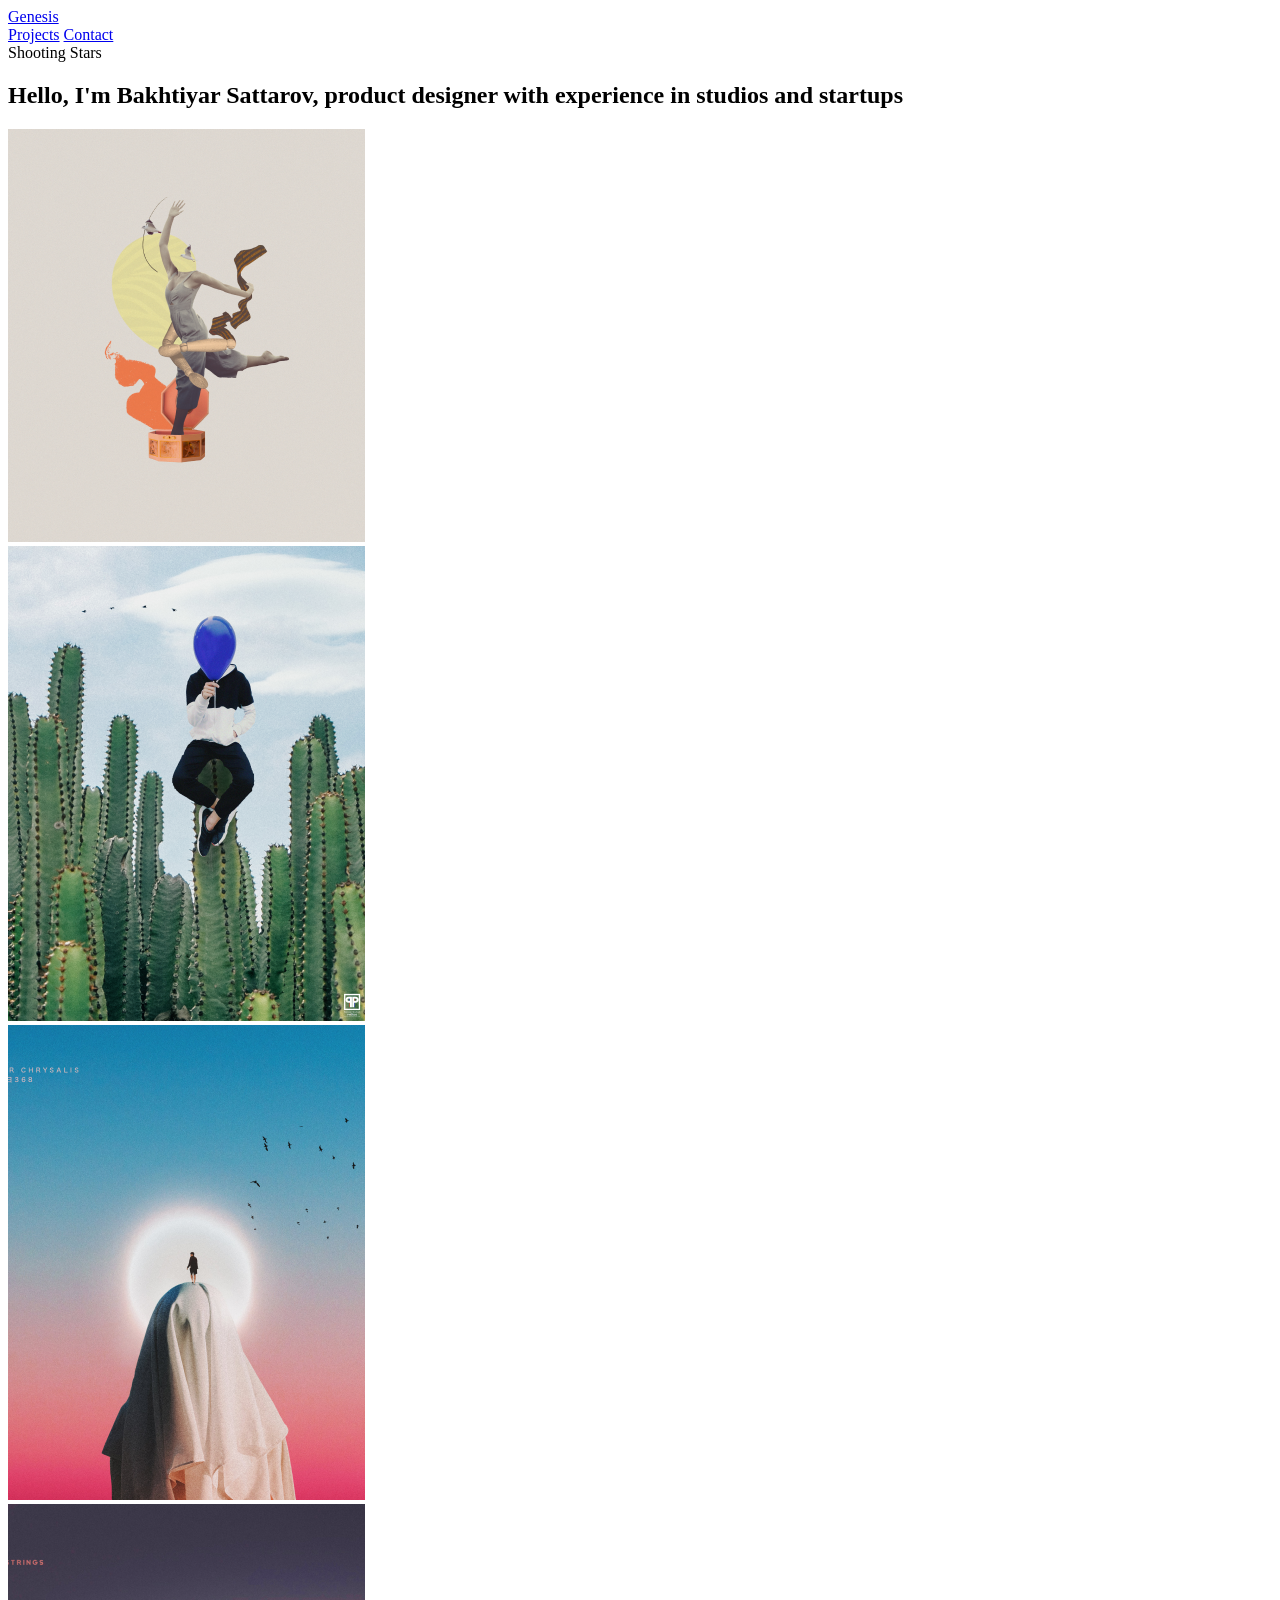
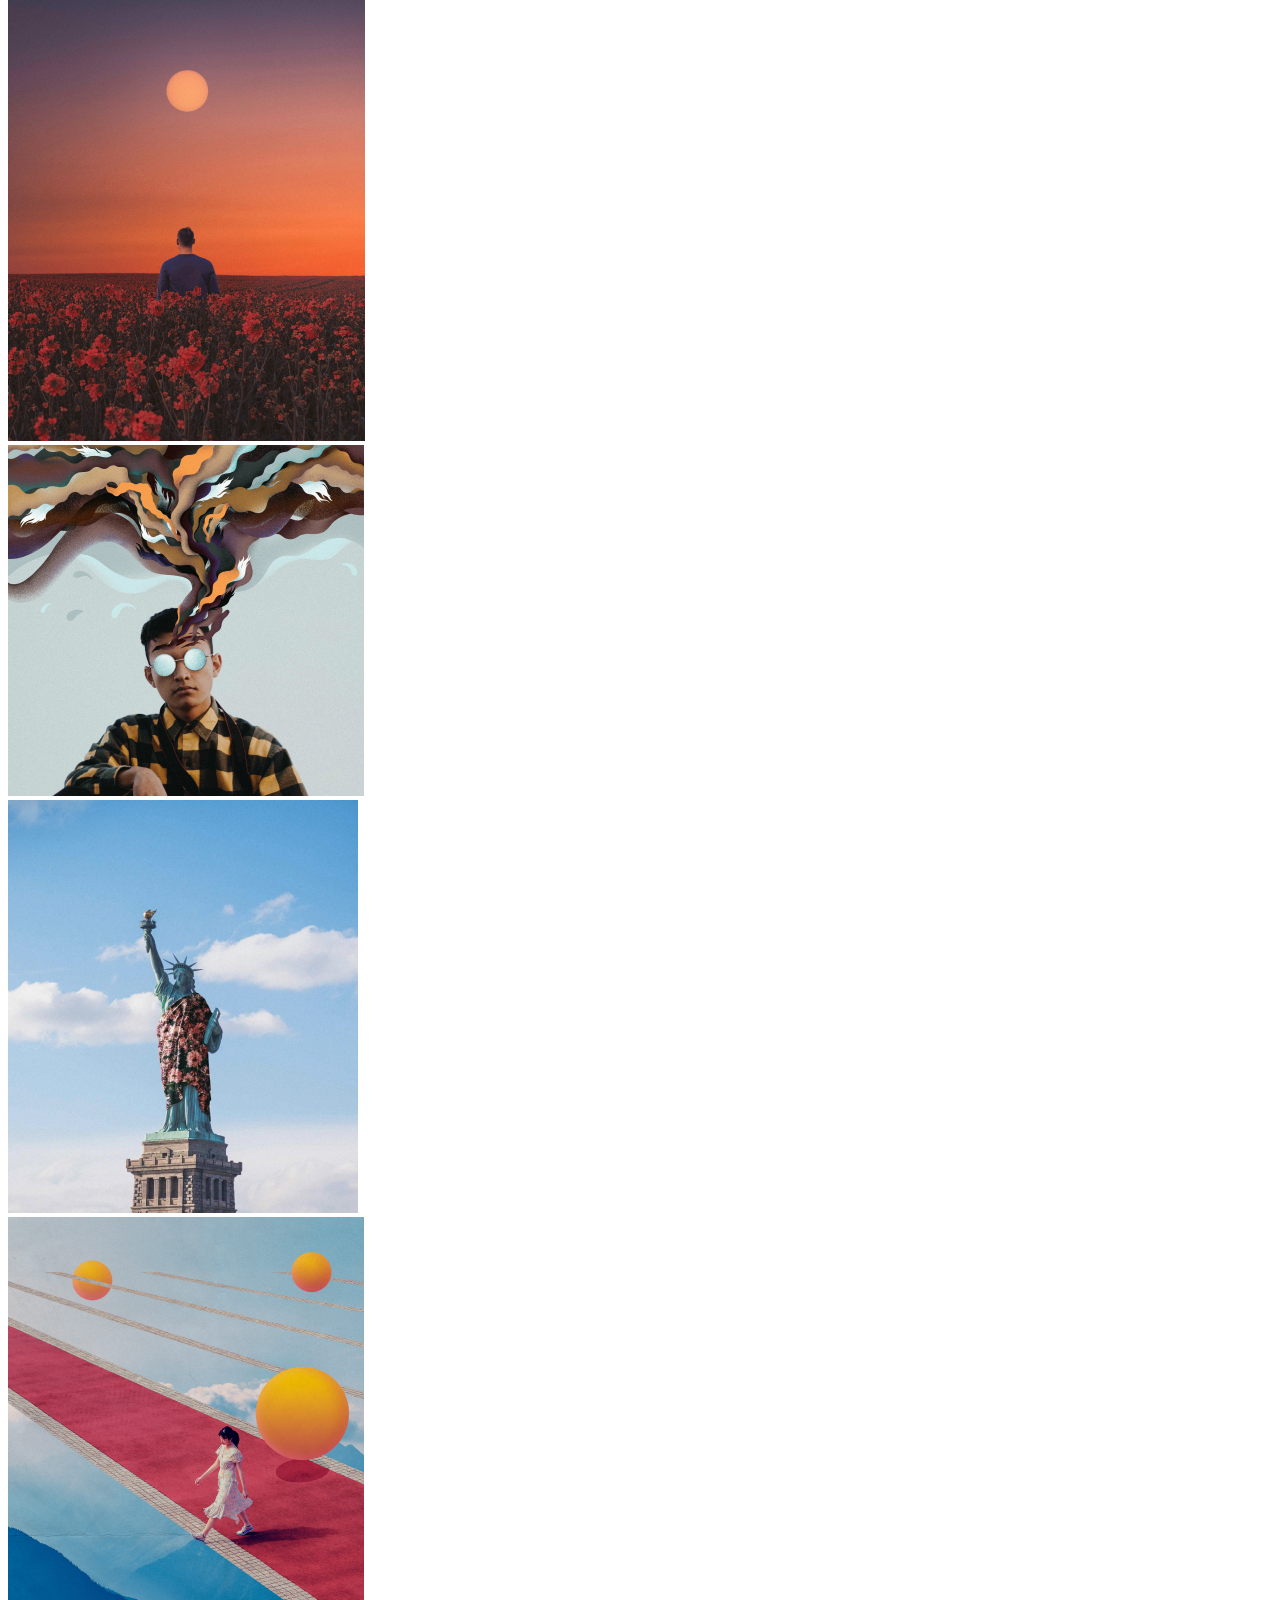
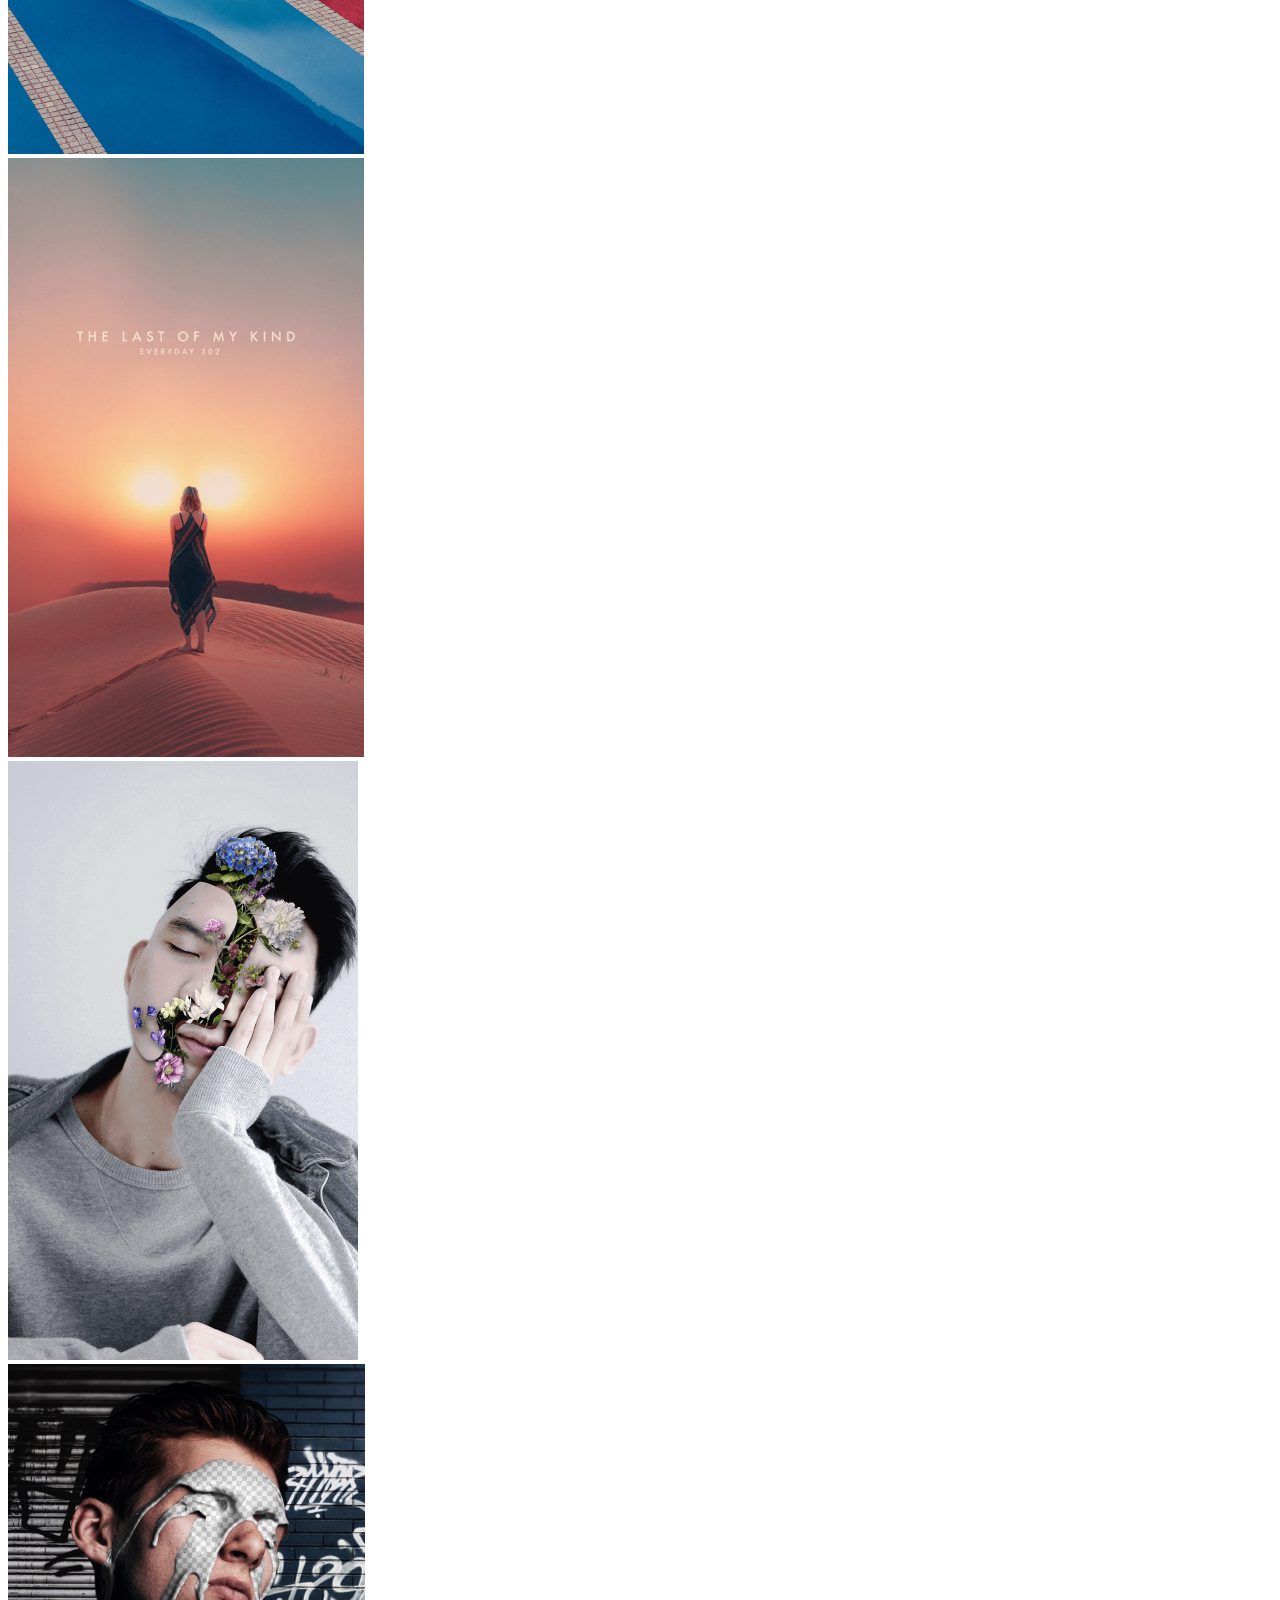
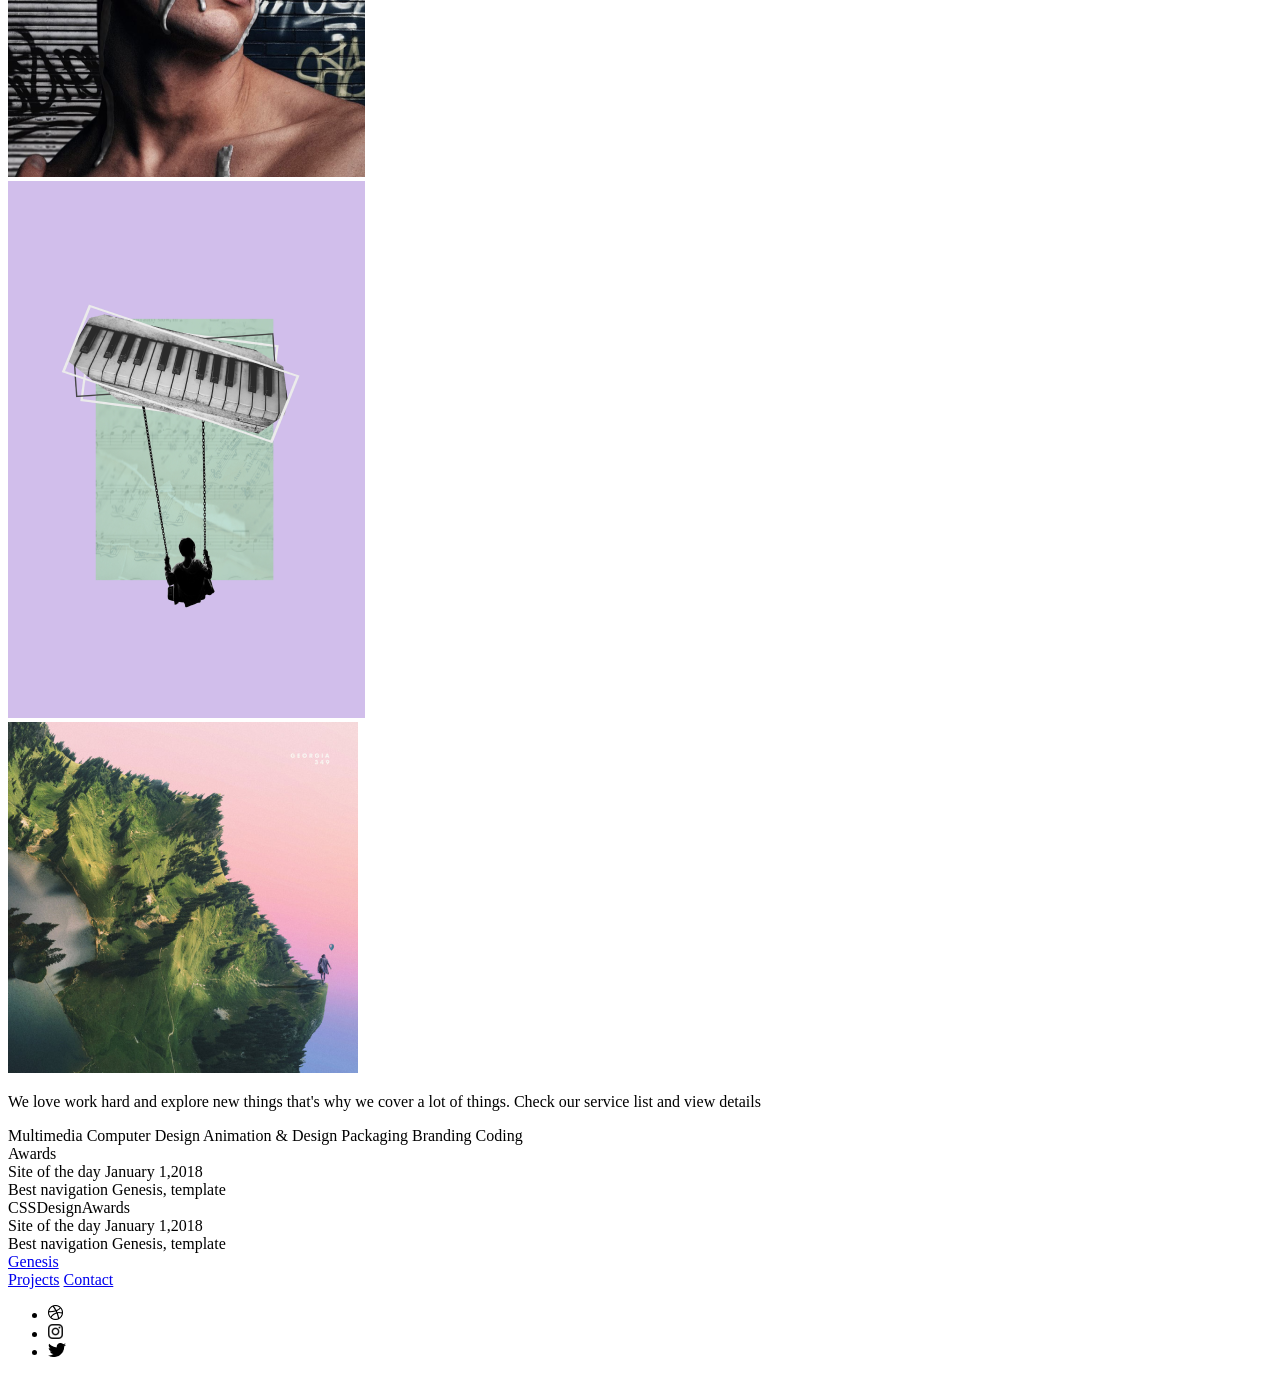
==== index.html @ 2bf6c46c "first commit" ====
<!DOCTYPE html>
<html lang="en">
<head>
  <meta charset="UTF-8"/>
  <meta name="viewport" content="width=device-width, initial-scale=1.0" />
  <title>Genesis — Portfolio</title>
  <link rel="preconnect" href="https://fonts.googleapis.com" />
  <link rel="preconnect" href="https://fonts.gstatic.com" crossorigin />
  <link href="https://fonts.googleapis.com/css2?family=Mulish:wght@700;800&display=swap" rel="stylesheet" />
  <link rel="stylesheet" href="css/normalize.css"/>
  <link rel="stylesheet" href="css/main.css" />
</head>
<body>

          <!-- Header -->
          <header class="site-header">

              <div class="container">
                <a href="index.html" class="logo">Genesis</a>
                
                <nav class="main-nav">
                  <a href="projects.html">Projects</a>
                  <a href="contact.html">Contact</a>
                </nav>

              </div>

          </header>

  <main>
    <div class="container">
      
      
                <!-- Intro -->
                <section class="home-hero">
                  <span class="eyebrow">Shooting Stars</span>
                  <h1>
                    Hello, I'm Bakhtiyar Sattarov,
                    <span class="link-accent">product designer</span> with experience
                    in studios and startups
                  </h1>
                </section>


        <!-- Grid -->
        <section class="image-grid">
              
              <div class="image-grid__col">
                <div class="image-grid__item image-grid__item--h413"><img src="images/grid-01.png" alt="" /></div>
                <div class="image-grid__item image-grid__item--h475"><img src="images/grid-04.png" alt="" /></div>
                <div class="image-grid__item image-grid__item--h475"><img src="images/grid-07.png" alt="" /></div>
                <div class="image-grid__item image-grid__item--h537"><img src="images/grid-11.png" alt="" /></div>
              </div>

              <div class="image-grid__col">
                <div class="image-grid__item image-grid__item--h351"><img src="images/grid-02.png" alt="" /></div>
                <div class="image-grid__item image-grid__item--h413"><img src="images/grid-05.png" alt="" /></div>
                <div class="image-grid__item image-grid__item--h537"><img src="images/grid-08.png" alt="" /></div>
                <div class="image-grid__item image-grid__item--h599"><img src="images/grid-10.png" alt="" /></div>
              </div>

              <div class="image-grid__col">
                <div class="image-grid__item image-grid__item--h599"><img src="images/grid-03.png" alt="" /></div>
                <div class="image-grid__item image-grid__item--h413"><img src="images/grid-06.png" alt="" /></div>
                <div class="image-grid__item image-grid__item--h537"><img src="images/grid-09.png" alt="" /></div>
                <div class="image-grid__item image-grid__item--h351"><img src="images/grid-12.png" alt="" /></div>
              </div>

        </section>


        <!-- Services -->
        <section class="services">
        
              <p class="services__text">
                We love work hard and explore new things that's why we cover a
                lot of things. Check our service list and view details
              </p>
                  
              <div class="services__list">
                    <span>Multimedia</span>
                    <span>Computer Design</span>
                    <span>Animation &amp; Design</span>
                    <span>Packaging</span>
                    <span>Branding</span>
                    <span>Coding</span>
              </div>

        </section>


            <!-- Awards -->
            <section class="awards">

              <div class="awards__group">
                <span class="awards__name">Awards</span>

                <div class="awards__items">
                  <div class="awards__item">
                    <span class="awards__label">Site of the day</span>
                    <span class="awards__value">January 1,2018</span>
                  </div>

                  <div class="awards__item">
                    <span class="awards__label">Best navigation</span>
                    <span class="awards__value">Genesis, template</span>
                  </div>

                </div>

              </div>

              <div class="awards__group">
                <span class="awards__name">CSSDesignAwards</span>

                <div class="awards__items">
                  <div class="awards__item">
                    <span class="awards__label">Site of the day</span>
                    <span class="awards__value">January 1,2018</span>
                  </div>

                  <div class="awards__item">
                    <span class="awards__label">Best navigation</span>
                    <span class="awards__value">Genesis, template</span>
                  </div>

                </div>

              </div>

        </section>
    </div>
  </main>

          <!-- Footer -->
          <footer class="site-footer">
            
            <div class="container">

              <a href="index.html" class="logo">Genesis</a>
              <nav class="footer-nav" aria-label="Footer">
                <a href="projects.html">Projects</a>
                <a href="contact.html">Contact</a>

                <!-- Socials -->
                <ul class="footer-social">

                  <li>
                    <a href="#" aria-label="Dribbble">
                      <img src="images/dribble.png" alt="Dribble" />
                    </a>
                  </li>

                  <li>
                    <a href="#" aria-label="Instagram">
                      <img src="images/instagram.png" alt="Instagram" />
                    </a>
                  </li>

                  <li>
                    <a href="#" aria-label="Twitter">
                      <img src="images/twitter.png" alt="Twitter" />
                    </a>
                  </li>

                </ul>
              </nav>
            </div>
          </footer>
</body>
</html>
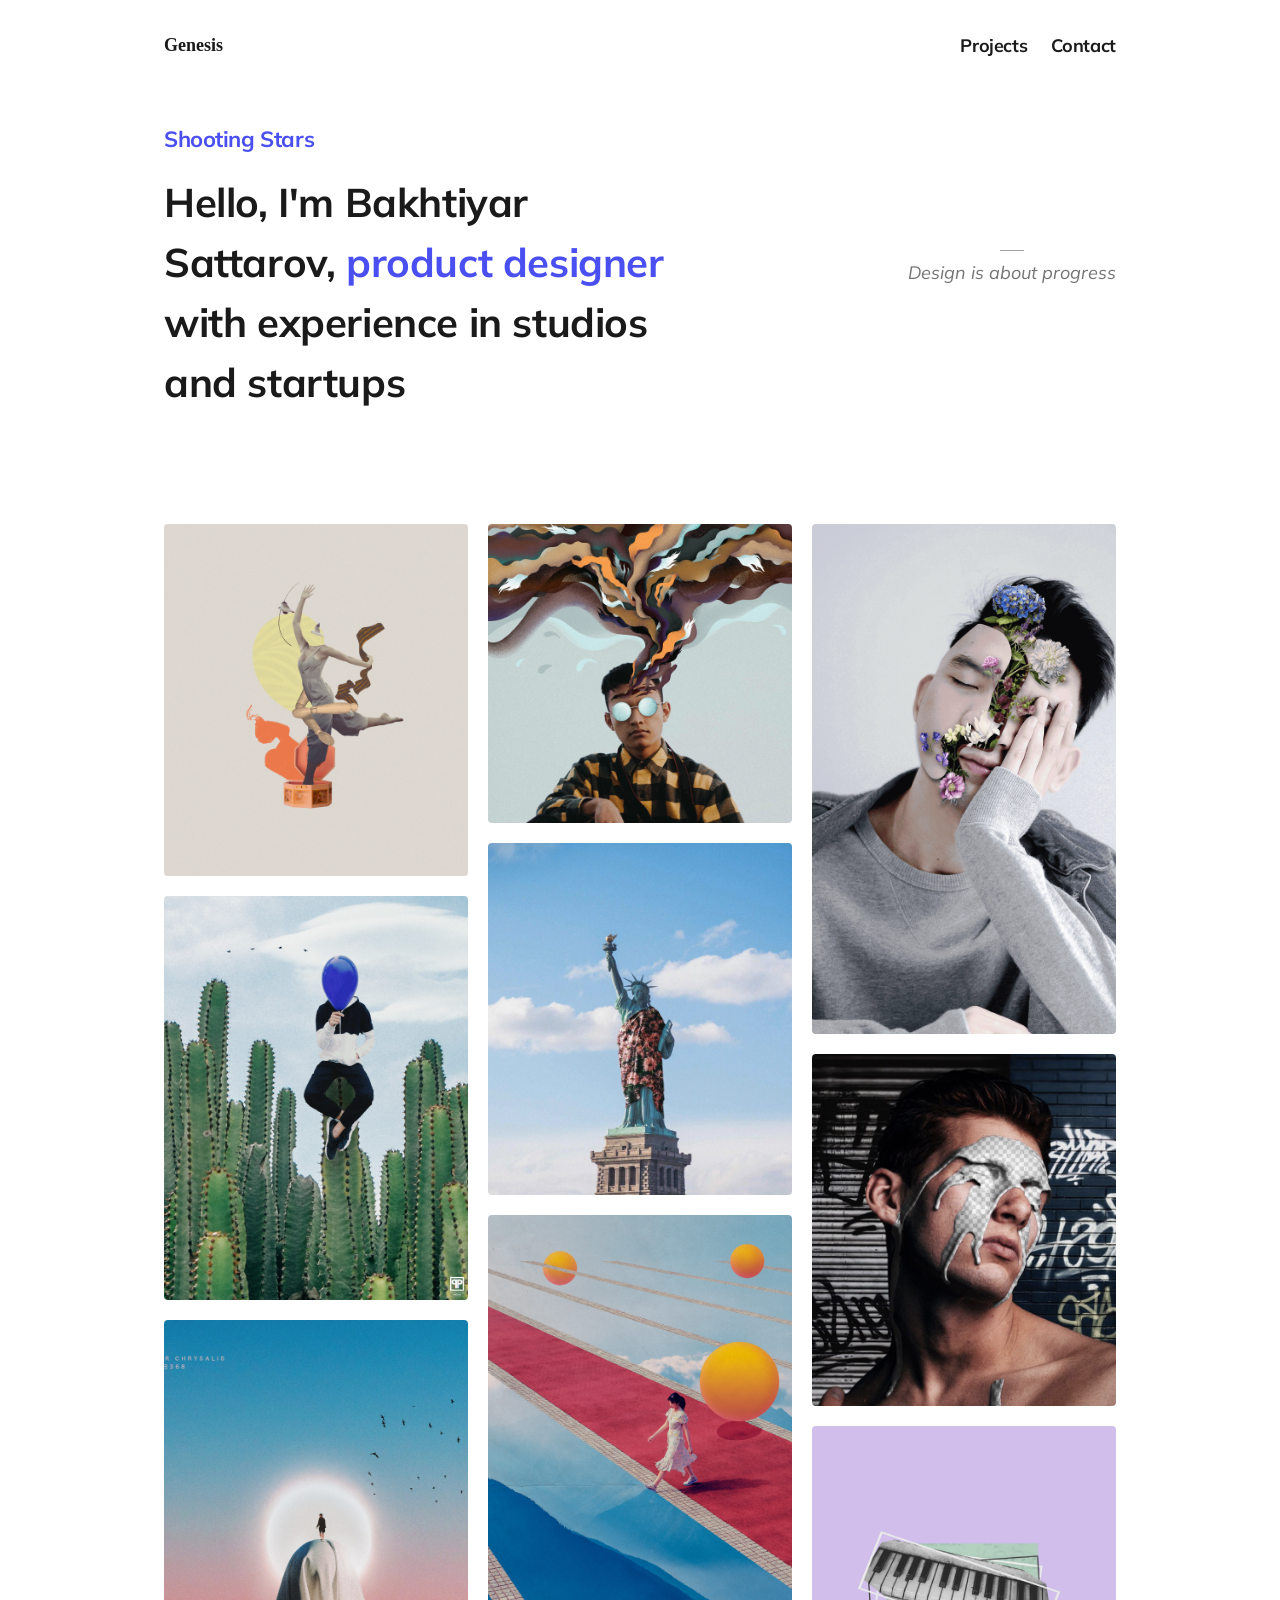
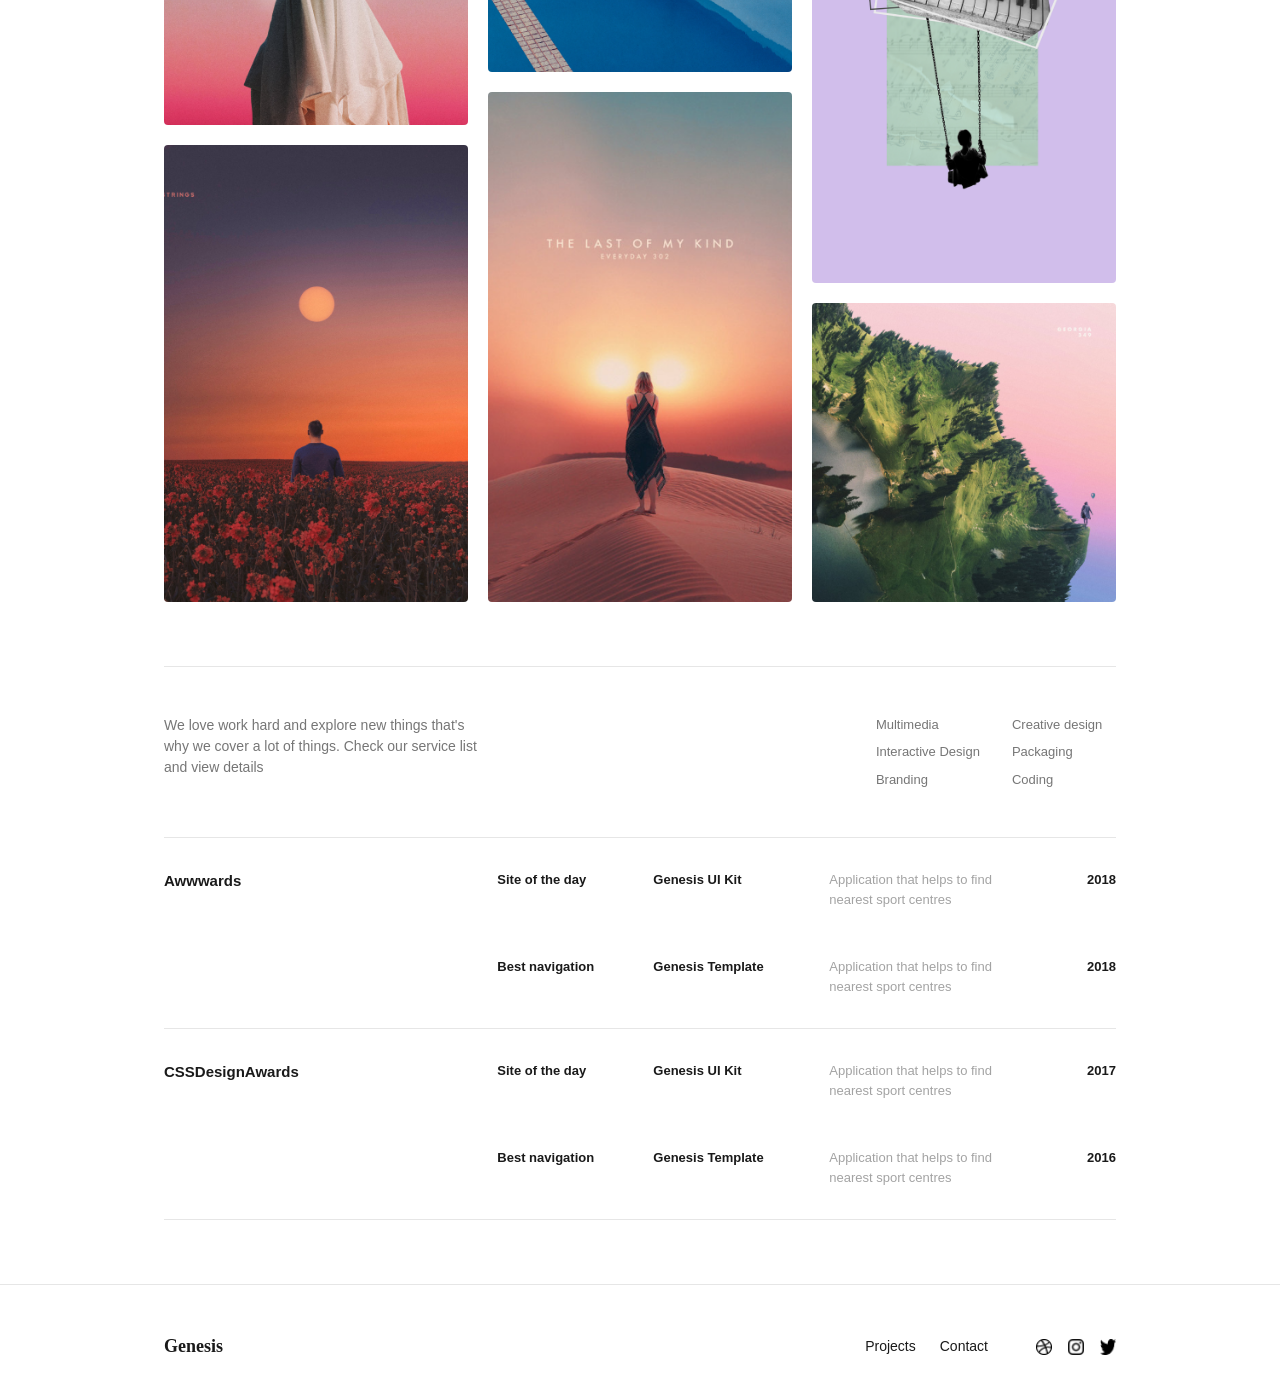
==== commit fa272901: "Made changes to all html files and added sass/css" ====
--- a/index.html
+++ b/index.html
@@ -17,7 +17,7 @@
 
               <div class="container">
                 <a href="index.html" class="logo">Genesis</a>
-                
+
                 <nav class="main-nav">
                   <a href="projects.html">Projects</a>
                   <a href="contact.html">Contact</a>
@@ -29,22 +29,28 @@
 
   <main>
     <div class="container">
-      
-      
+
+
                 <!-- Intro -->
                 <section class="home-hero">
-                  <span class="eyebrow">Shooting Stars</span>
-                  <h1>
-                    Hello, I'm Bakhtiyar Sattarov,
-                    <span class="link-accent">product designer</span> with experience
-                    in studios and startups
-                  </h1>
+                  <div class="home-hero__intro">
+                    <span class="eyebrow">Shooting Stars</span>
+                    <h1>
+                      Hello, I'm Bakhtiyar Sattarov,
+                      <span class="link-accent">product designer</span> with experience
+                      in studios and startups
+                    </h1>
+                  </div>
+                  <div class="home-hero__caption">
+                    <span class="home-hero__caption-line"></span>
+                    <p>Design is about progress</p>
+                  </div>
                 </section>
 
 
         <!-- Grid -->
         <section class="image-grid">
-              
+
               <div class="image-grid__col">
                 <div class="image-grid__item image-grid__item--h413"><img src="images/grid-01.png" alt="" /></div>
                 <div class="image-grid__item image-grid__item--h475"><img src="images/grid-04.png" alt="" /></div>
@@ -71,16 +77,16 @@
 
         <!-- Services -->
         <section class="services">
-        
+
               <p class="services__text">
                 We love work hard and explore new things that's why we cover a
                 lot of things. Check our service list and view details
               </p>
-                  
+
               <div class="services__list">
                     <span>Multimedia</span>
-                    <span>Computer Design</span>
-                    <span>Animation &amp; Design</span>
+                    <span>Creative design</span>
+                    <span>Interactive Design</span>
                     <span>Packaging</span>
                     <span>Branding</span>
                     <span>Coding</span>
@@ -93,17 +99,21 @@
             <section class="awards">
 
               <div class="awards__group">
-                <span class="awards__name">Awards</span>
+                <span class="awards__name">Awwwards</span>
 
                 <div class="awards__items">
                   <div class="awards__item">
                     <span class="awards__label">Site of the day</span>
-                    <span class="awards__value">January 1,2018</span>
+                    <span class="awards__project">Genesis UI Kit</span>
+                    <span class="awards__desc">Application that helps to find nearest sport centres</span>
+                    <span class="awards__value">2018</span>
                   </div>
 
                   <div class="awards__item">
                     <span class="awards__label">Best navigation</span>
-                    <span class="awards__value">Genesis, template</span>
+                    <span class="awards__project">Genesis Template</span>
+                    <span class="awards__desc">Application that helps to find nearest sport centres</span>
+                    <span class="awards__value">2018</span>
                   </div>
 
                 </div>
@@ -116,12 +126,16 @@
                 <div class="awards__items">
                   <div class="awards__item">
                     <span class="awards__label">Site of the day</span>
-                    <span class="awards__value">January 1,2018</span>
+                    <span class="awards__project">Genesis UI Kit</span>
+                    <span class="awards__desc">Application that helps to find nearest sport centres</span>
+                    <span class="awards__value">2017</span>
                   </div>
 
                   <div class="awards__item">
                     <span class="awards__label">Best navigation</span>
-                    <span class="awards__value">Genesis, template</span>
+                    <span class="awards__project">Genesis Template</span>
+                    <span class="awards__desc">Application that helps to find nearest sport centres</span>
+                    <span class="awards__value">2016</span>
                   </div>
 
                 </div>
@@ -134,7 +148,7 @@
 
           <!-- Footer -->
           <footer class="site-footer">
-            
+
             <div class="container">
 
               <a href="index.html" class="logo">Genesis</a>
@@ -147,7 +161,7 @@
 
                   <li>
                     <a href="#" aria-label="Dribbble">
-                      <img src="images/dribble.png" alt="Dribble" />
+                      <img src="images/dribble.png" alt="Dribbble" />
                     </a>
                   </li>
 
--- a/css/main.css
+++ b/css/main.css
@@ -0,0 +1,562 @@
+html,
+body,
+header,
+main,
+footer,
+nav,
+section,
+div,
+a,
+span,
+h1,
+h2,
+h3,
+p,
+ul,
+ol,
+li,
+img,
+dl,
+dt,
+dd,
+form,
+label,
+input,
+textarea,
+button {
+  box-sizing: border-box;
+  margin: 0;
+  padding: 0;
+}
+
+html {
+  -webkit-text-size-adjust: 100%;
+}
+
+body {
+  min-height: 100vh;
+  line-height: 1.5;
+  -webkit-font-smoothing: antialiased;
+}
+
+img,
+picture {
+  max-width: 100%;
+  display: block;
+}
+
+input,
+button,
+textarea {
+  font: inherit;
+}
+
+a {
+  color: inherit;
+  text-decoration: none;
+}
+
+ul,
+ol {
+  list-style: none;
+}
+
+body {
+  font-family: -apple-system, BlinkMacSystemFont, "Segoe UI", Roboto, Helvetica, Arial, sans-serif;
+  color: #1a1a1a;
+  background: #ffffff;
+  font-size: 15px;
+}
+
+.container {
+  max-width: 1000px;
+  margin: 0 auto;
+  padding: 0 24px;
+}
+
+h1,
+h2,
+h3 {
+  font-weight: 600;
+  line-height: 1.25;
+  letter-spacing: -0.01em;
+}
+
+p {
+  color: #767676;
+}
+
+.link-accent {
+  color: #4A4FF2;
+}
+
+html,
+body {
+  height: 100%;
+}
+
+body {
+  display: flex;
+  flex-direction: column;
+  min-height: 100vh;
+}
+
+main {
+  flex: 1;
+}
+
+.site-header {
+  padding: 32px 0;
+}
+.site-header .container {
+  display: flex;
+  align-items: center;
+  justify-content: space-between;
+}
+@media (max-width: 600px) {
+  .site-header {
+    padding: 24px 0;
+  }
+}
+
+.logo {
+  font-family: Georgia, "Times New Roman", Times, serif;
+  font-size: 18px;
+  font-weight: 700;
+  transition: color 0.15s ease;
+}
+.logo:hover {
+  color: #4A4FF2;
+}
+
+.main-nav {
+  display: flex;
+  gap: 24px;
+}
+.main-nav a {
+  font-family: "Mulish", sans-serif;
+  font-weight: 700;
+  font-size: 18px;
+  letter-spacing: -0.35px;
+  color: #1a1a1a;
+}
+.main-nav a:hover {
+  color: #4A4FF2;
+}
+.main-nav a.is-active {
+  color: #4A4FF2;
+}
+
+.site-footer {
+  padding: 48px 0 32px;
+  margin-top: 64px;
+  border-top: 1px solid #e6e6e6;
+}
+.site-footer .container {
+  display: flex;
+  align-items: center;
+  justify-content: space-between;
+}
+@media (max-width: 600px) {
+  .site-footer .container {
+    flex-direction: column;
+    gap: 16px;
+    text-align: center;
+  }
+}
+
+.footer-nav {
+  display: flex;
+  align-items: center;
+  gap: 24px;
+}
+.footer-nav a {
+  font-size: 14px;
+}
+.footer-nav a:hover {
+  color: #4A4FF2;
+}
+
+.footer-social {
+  display: flex;
+  align-items: center;
+  gap: 16px;
+  margin-left: 24px;
+}
+.footer-social a {
+  display: flex;
+  color: #767676;
+}
+.footer-social a:hover {
+  color: #4A4FF2;
+  opacity: 0.7;
+}
+.footer-social img {
+  width: 16px;
+  height: 16px;
+}
+
+.eyebrow {
+  display: inline-block;
+  font-family: "Mulish", sans-serif;
+  font-size: 22px;
+  font-weight: 700;
+  letter-spacing: -0.42px;
+  color: #4A4FF2;
+  margin-bottom: 16px;
+}
+
+.btn {
+  display: inline-block;
+  border: none;
+  border-radius: 6px;
+  padding: 12px 28px;
+  font-size: 14px;
+  font-weight: 500;
+  cursor: pointer;
+  transition: opacity 0.15s ease;
+}
+.btn:hover {
+  opacity: 0.85;
+}
+
+.btn--primary {
+  background: #4A4FF2;
+  color: #fff;
+}
+
+.image-grid {
+  display: flex;
+  gap: 20px;
+  margin: 64px 0;
+}
+@media (max-width: 600px) {
+  .image-grid {
+    flex-direction: column;
+  }
+}
+
+.image-grid__col {
+  flex: 1;
+  display: flex;
+  flex-direction: column;
+  gap: 20px;
+}
+
+.image-grid__item {
+  border-radius: 4px;
+  overflow: hidden;
+  background: #e6e6e6;
+}
+.image-grid__item--h351 {
+  aspect-ratio: 357/351;
+}
+.image-grid__item--h413 {
+  aspect-ratio: 357/413;
+}
+.image-grid__item--h475 {
+  aspect-ratio: 357/475;
+}
+.image-grid__item--h537 {
+  aspect-ratio: 357/537;
+}
+.image-grid__item--h599 {
+  aspect-ratio: 357/599;
+}
+.image-grid__item img {
+  width: 100%;
+  height: 100%;
+  display: block;
+  object-fit: cover;
+}
+
+.meta-table {
+  display: flex;
+  flex-direction: column;
+  gap: 16px;
+}
+
+.meta-table__row {
+  display: flex;
+  justify-content: space-between;
+  gap: 24px;
+  padding-bottom: 16px;
+  border-bottom: 1px solid #e6e6e6;
+  font-size: 13px;
+}
+.meta-table__row dt {
+  color: #a3a3a3;
+}
+.meta-table__row dd {
+  font-weight: 600;
+  text-align: right;
+}
+
+.awards {
+  border-top: 1px solid #e6e6e6;
+}
+
+.awards__group {
+  padding: 32px 0;
+  border-bottom: 1px solid #e6e6e6;
+  display: grid;
+  grid-template-columns: 1fr 2fr;
+  gap: 24px;
+}
+@media (max-width: 600px) {
+  .awards__group {
+    grid-template-columns: 1fr;
+  }
+}
+
+.awards__name {
+  font-weight: 600;
+  font-size: 15px;
+}
+
+.awards__items {
+  display: flex;
+  flex-direction: column;
+  gap: 48px;
+}
+
+.awards__item {
+  display: grid;
+  grid-template-columns: 140px 160px 1fr auto;
+  align-items: baseline;
+  gap: 16px;
+  font-size: 13px;
+}
+@media (max-width: 600px) {
+  .awards__item {
+    grid-template-columns: 1fr;
+    gap: 8px;
+  }
+}
+.awards__item .awards__label {
+  font-weight: 600;
+}
+.awards__item .awards__project {
+  font-weight: 600;
+}
+.awards__item .awards__desc {
+  color: #a3a3a3;
+  max-width: 170px;
+}
+.awards__item .awards__value {
+  font-weight: 600;
+  text-align: right;
+  white-space: nowrap;
+}
+@media (max-width: 600px) {
+  .awards__item .awards__value {
+    text-align: left;
+  }
+}
+
+.form-field {
+  margin-bottom: 24px;
+}
+.form-field label {
+  display: block;
+  font-size: 12px;
+  color: #a3a3a3;
+  margin-bottom: 8px;
+}
+.form-field input,
+.form-field textarea {
+  width: 100%;
+  border: none;
+  border-bottom: 1px solid #e6e6e6;
+  padding: 8px 0;
+  font-size: 14px;
+  background: transparent;
+}
+.form-field input:focus,
+.form-field textarea:focus {
+  outline: none;
+  border-bottom-color: #4A4FF2;
+}
+.form-field textarea {
+  resize: vertical;
+  min-height: 40px;
+}
+
+.services {
+  display: flex;
+  justify-content: space-between;
+  gap: 48px;
+  padding: 48px 0;
+  border-top: 1px solid #e6e6e6;
+}
+@media (max-width: 600px) {
+  .services {
+    flex-direction: column;
+    gap: 24px;
+  }
+}
+
+.services__text {
+  max-width: 320px;
+  font-size: 14px;
+}
+
+.services__list {
+  display: grid;
+  grid-template-columns: 1fr 1fr;
+  gap: 8px 32px;
+  font-size: 13px;
+  color: #767676;
+  align-content: start;
+}
+
+.home-hero {
+  padding: 32px 0 48px;
+  display: flex;
+  align-items: center;
+  justify-content: space-between;
+  gap: 32px;
+}
+@media (max-width: 600px) {
+  .home-hero {
+    flex-direction: column;
+    align-items: flex-start;
+    gap: 24px;
+  }
+}
+.home-hero h1 {
+  font-family: "Mulish", sans-serif;
+  font-weight: 700;
+  font-size: 40px;
+  line-height: 1.5;
+  max-width: 75%;
+}
+
+.home-hero__caption {
+  flex-shrink: 0;
+  text-align: center;
+}
+.home-hero__caption-line {
+  display: block;
+  width: 24px;
+  height: 1px;
+  margin: 0 auto 8px;
+  background: #a3a3a3;
+}
+.home-hero__caption p {
+  font-family: "Mulish", sans-serif;
+  font-style: italic;
+  font-size: 18px;
+  color: #1a1a1a;
+  opacity: 0.6;
+}
+
+.project-hero {
+  display: flex;
+  justify-content: space-between;
+  gap: 32px;
+  padding: 32px 0 48px;
+}
+@media (max-width: 900px) {
+  .project-hero {
+    flex-direction: column;
+    gap: 32px;
+  }
+}
+.project-hero h1 {
+  font-size: 26px;
+}
+
+.project-hero__intro {
+  max-width: 100%;
+}
+.project-hero__intro h1 {
+  margin-bottom: 24px;
+}
+.project-hero__intro p {
+  font-size: 16px;
+  font-weight: 400;
+}
+.project-hero__intro p + p {
+  margin-top: 16px;
+}
+
+.project-hero__meta {
+  flex-shrink: 0;
+  width: 220px;
+}
+
+.project-image {
+  border-radius: 4px;
+  overflow: hidden;
+  margin-bottom: 32px;
+}
+.project-image img {
+  width: 100%;
+  height: 100%;
+  object-fit: cover;
+  display: block;
+}
+
+.project-summary {
+  max-width: 700px;
+  font-size: 14px;
+  margin-bottom: 48px;
+}
+
+.project-gallery {
+  display: grid;
+  grid-template-columns: repeat(3, 1fr);
+  gap: 16px;
+}
+@media (max-width: 600px) {
+  .project-gallery {
+    grid-template-columns: 1fr;
+  }
+}
+.project-gallery .project-image {
+  margin-bottom: 0;
+}
+
+.contact-hero {
+  display: flex;
+  justify-content: space-between;
+  gap: 64px;
+  padding: 32px 0 64px;
+}
+@media (max-width: 900px) {
+  .contact-hero {
+    flex-direction: column;
+    gap: 32px;
+  }
+}
+
+.contact-hero__intro {
+  max-width: 75%;
+}
+.contact-hero__intro h1 {
+  font-size: 26px;
+  margin-bottom: 16px;
+}
+
+.contact-hero__form {
+  width: 320px;
+  flex-shrink: 0;
+}
+@media (max-width: 900px) {
+  .contact-hero__form {
+    width: 100%;
+  }
+}
+
+.contact-map {
+  border-radius: 4px;
+  overflow: hidden;
+  margin-bottom: 48px;
+}
+.contact-map img {
+  width: 100%;
+  height: 100%;
+  object-fit: cover;
+  display: block;
+}
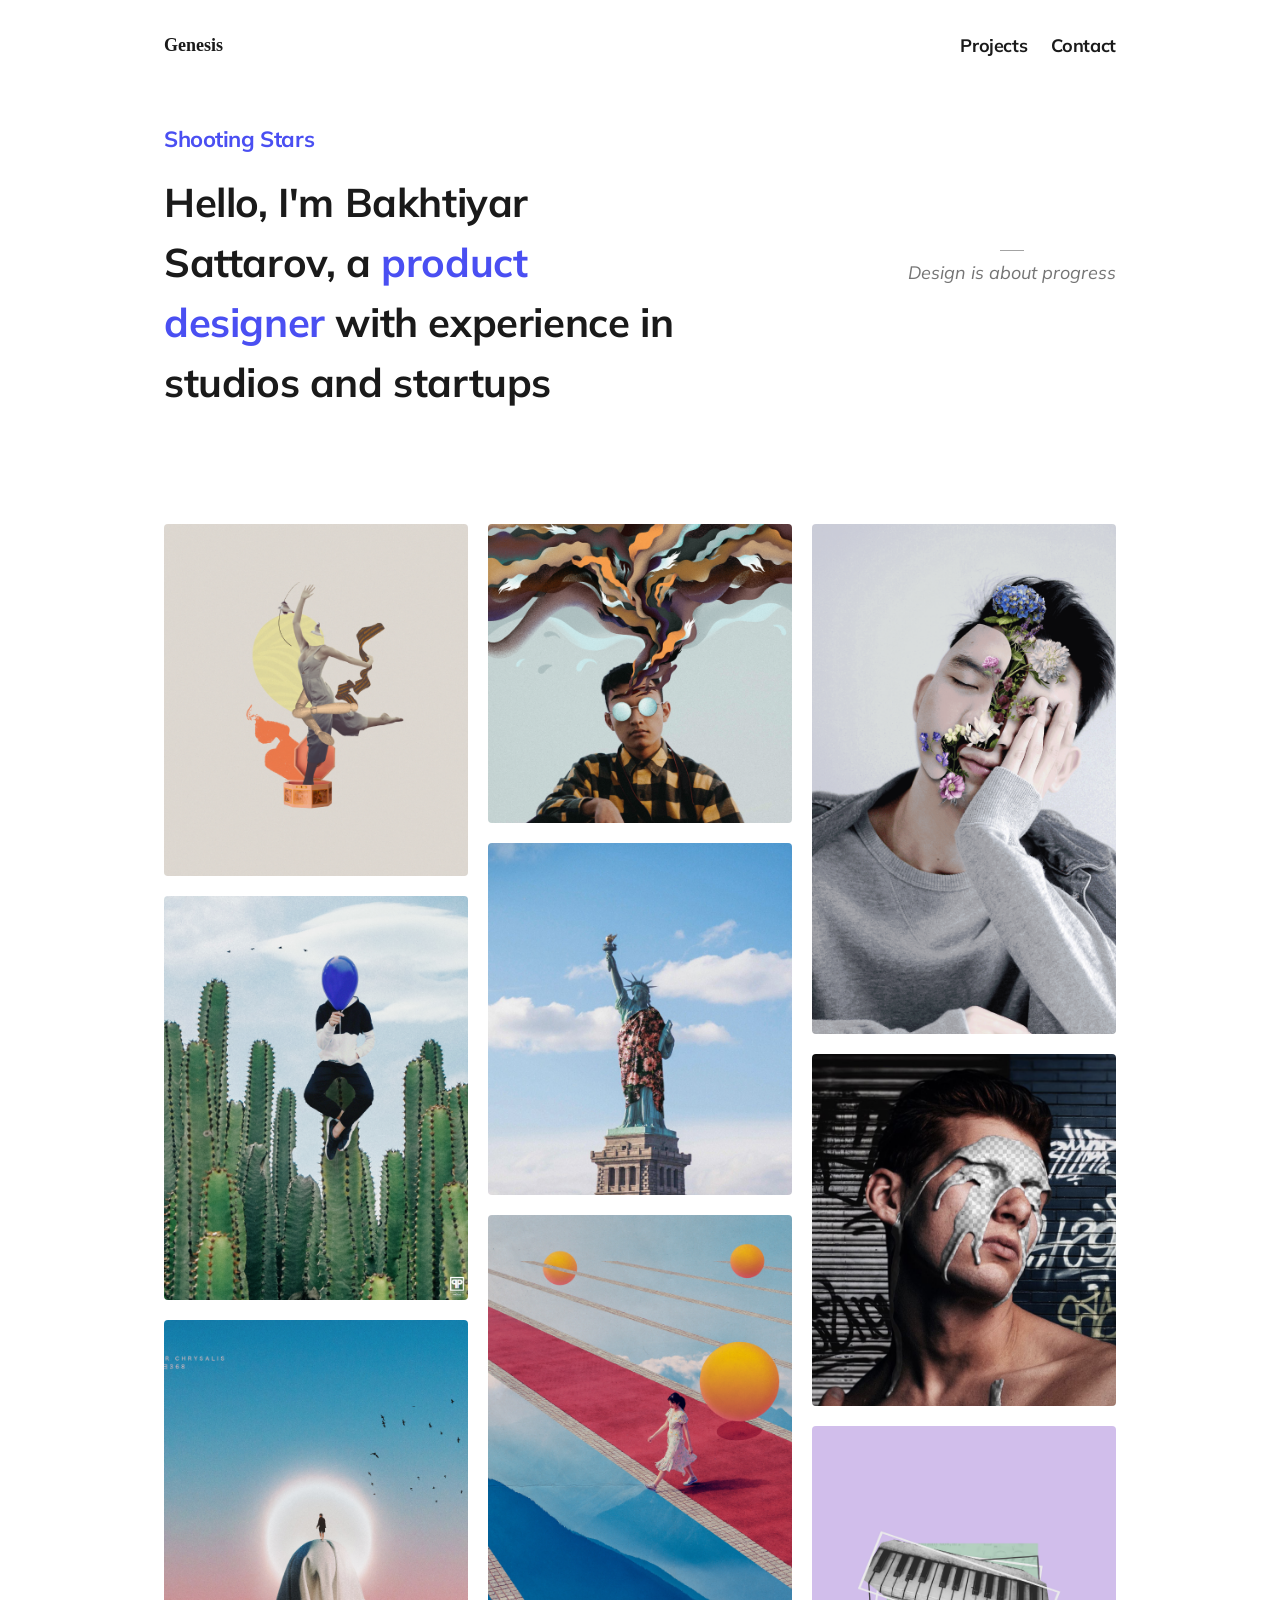
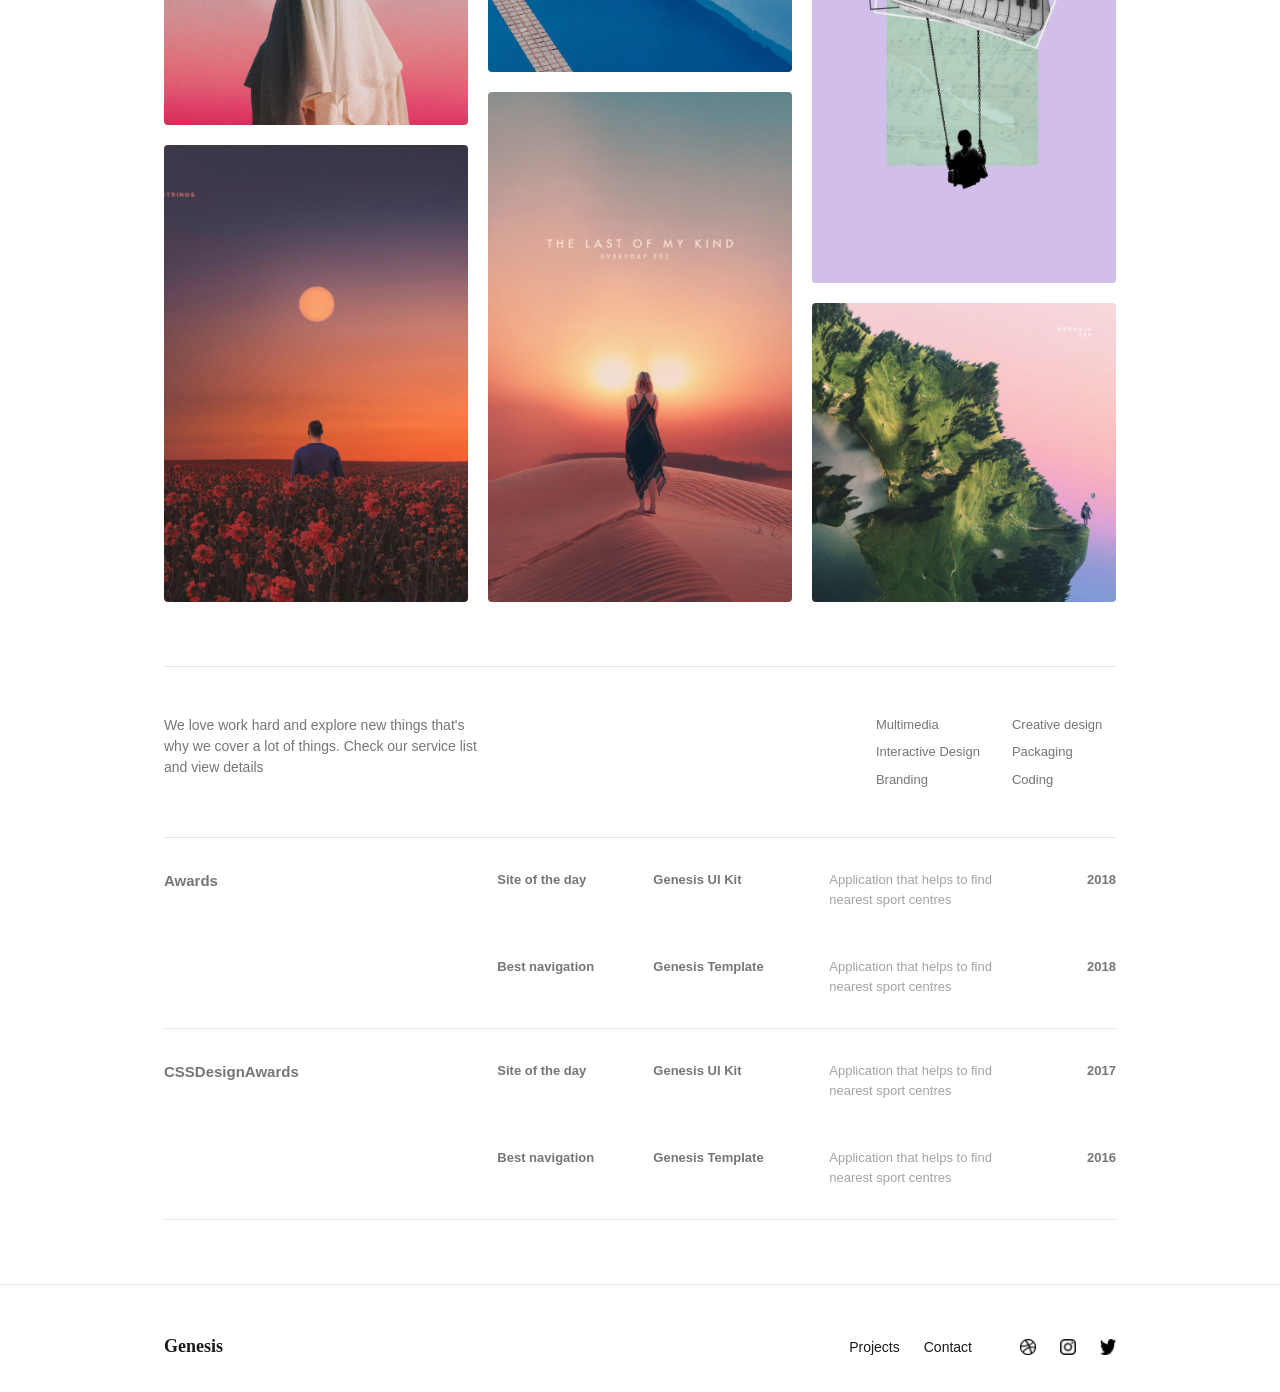
==== commit b67d0e12: "Fixed all problems" ====
--- a/index.html
+++ b/index.html
@@ -19,8 +19,10 @@
                 <a href="index.html" class="logo">Genesis</a>
 
                 <nav class="main-nav">
-                  <a href="projects.html">Projects</a>
-                  <a href="contact.html">Contact</a>
+                  <ul>
+                    <li><a href="pages/projects.html">Projects</a></li>
+                    <li><a href="pages/contact.html">Contact</a></li>
+                  </ul>
                 </nav>
 
               </div>
@@ -34,9 +36,9 @@
                 <!-- Intro -->
                 <section class="home-hero">
                   <div class="home-hero__intro">
-                    <span class="eyebrow">Shooting Stars</span>
+                    <p class="eyebrow">Shooting Stars</p>
                     <h1>
-                      Hello, I'm Bakhtiyar Sattarov,
+                      Hello, I'm Bakhtiyar Sattarov, a
                       <span class="link-accent">product designer</span> with experience
                       in studios and startups
                     </h1>
@@ -52,24 +54,24 @@
         <section class="image-grid">
 
               <div class="image-grid__col">
-                <div class="image-grid__item image-grid__item--h413"><img src="images/grid-01.png" alt="" /></div>
-                <div class="image-grid__item image-grid__item--h475"><img src="images/grid-04.png" alt="" /></div>
-                <div class="image-grid__item image-grid__item--h475"><img src="images/grid-07.png" alt="" /></div>
-                <div class="image-grid__item image-grid__item--h537"><img src="images/grid-11.png" alt="" /></div>
+                <div class="image-grid__item image-grid__item--h413"><img src="images/grid-01.png" alt="Statue of someone dancing" /></div>
+                <div class="image-grid__item image-grid__item--h475"><img src="images/grid-04.png" alt="A person sitting on a cactus with a ballon infront of their face" /></div>
+                <div class="image-grid__item image-grid__item--h475"><img src="images/grid-07.png" alt="A person on a statue with the sun behind" /></div>
+                <div class="image-grid__item image-grid__item--h537"><img src="images/grid-11.png" alt="A man walking in a field of flowers towards the sunset" /></div>
               </div>
 
               <div class="image-grid__col">
-                <div class="image-grid__item image-grid__item--h351"><img src="images/grid-02.png" alt="" /></div>
-                <div class="image-grid__item image-grid__item--h413"><img src="images/grid-05.png" alt="" /></div>
-                <div class="image-grid__item image-grid__item--h537"><img src="images/grid-08.png" alt="" /></div>
-                <div class="image-grid__item image-grid__item--h599"><img src="images/grid-10.png" alt="" /></div>
+                <div class="image-grid__item image-grid__item--h351"><img src="images/grid-02.png" alt="A man with sunglasses that has colors going from his head up" /></div>
+                <div class="image-grid__item image-grid__item--h413"><img src="images/grid-05.png" alt="The statue of liberty with a floral dress" /></div>
+                <div class="image-grid__item image-grid__item--h537"><img src="images/grid-08.png" alt="A woman walking on the clouds" /></div>
+                <div class="image-grid__item image-grid__item--h599"><img src="images/grid-10.png" alt="A woman standing in the desert looking at the sunset" /></div>
               </div>
 
               <div class="image-grid__col">
-                <div class="image-grid__item image-grid__item--h599"><img src="images/grid-03.png" alt="" /></div>
-                <div class="image-grid__item image-grid__item--h413"><img src="images/grid-06.png" alt="" /></div>
-                <div class="image-grid__item image-grid__item--h537"><img src="images/grid-09.png" alt="" /></div>
-                <div class="image-grid__item image-grid__item--h351"><img src="images/grid-12.png" alt="" /></div>
+                <div class="image-grid__item image-grid__item--h599"><img src="images/grid-03.png" alt="A man sleeping with a scar in the middle of his face, the scar has flowers coming out" /></div>
+                <div class="image-grid__item image-grid__item--h413"><img src="images/grid-06.png" alt="A model that is posing with paint on his face" /></div>
+                <div class="image-grid__item image-grid__item--h537"><img src="images/grid-09.png" alt="A person swinging on a swing, the swing is a piano keyboard" /></div>
+                <div class="image-grid__item image-grid__item--h351"><img src="images/grid-12.png" alt="A small island that has a woman standing on the edge" /></div>
               </div>
 
         </section>
@@ -83,14 +85,14 @@
                 lot of things. Check our service list and view details
               </p>
 
-              <div class="services__list">
-                    <span>Multimedia</span>
-                    <span>Creative design</span>
-                    <span>Interactive Design</span>
-                    <span>Packaging</span>
-                    <span>Branding</span>
-                    <span>Coding</span>
-              </div>
+              <ul class="services__list">
+                    <li>Multimedia</li>
+                    <li>Creative design</li>
+                    <li>Interactive Design</li>
+                    <li>Packaging</li>
+                    <li>Branding</li>
+                    <li>Coding</li>
+              </ul>
 
         </section>
 
@@ -99,21 +101,21 @@
             <section class="awards">
 
               <div class="awards__group">
-                <span class="awards__name">Awwwards</span>
+                <p class="awards__name">Awards</p>
 
                 <div class="awards__items">
                   <div class="awards__item">
-                    <span class="awards__label">Site of the day</span>
-                    <span class="awards__project">Genesis UI Kit</span>
-                    <span class="awards__desc">Application that helps to find nearest sport centres</span>
-                    <span class="awards__value">2018</span>
+                    <p class="awards__label">Site of the day</p>
+                    <p class="awards__project">Genesis UI Kit</p>
+                    <p class="awards__desc">Application that helps to find nearest sport centres</p>
+                    <p class="awards__value">2018</p>
                   </div>
 
                   <div class="awards__item">
-                    <span class="awards__label">Best navigation</span>
-                    <span class="awards__project">Genesis Template</span>
-                    <span class="awards__desc">Application that helps to find nearest sport centres</span>
-                    <span class="awards__value">2018</span>
+                    <p class="awards__label">Best navigation</p>
+                    <p class="awards__project">Genesis Template</p>
+                    <p class="awards__desc">Application that helps to find nearest sport centres</p>
+                    <p class="awards__value">2018</p>
                   </div>
 
                 </div>
@@ -121,21 +123,21 @@
               </div>
 
               <div class="awards__group">
-                <span class="awards__name">CSSDesignAwards</span>
+                <p class="awards__name">CSSDesignAwards</p>
 
                 <div class="awards__items">
                   <div class="awards__item">
-                    <span class="awards__label">Site of the day</span>
-                    <span class="awards__project">Genesis UI Kit</span>
-                    <span class="awards__desc">Application that helps to find nearest sport centres</span>
-                    <span class="awards__value">2017</span>
+                    <p class="awards__label">Site of the day</p>
+                    <p class="awards__project">Genesis UI Kit</p>
+                    <p class="awards__desc">Application that helps to find nearest sport centres</p>
+                    <p class="awards__value">2017</p>
                   </div>
 
                   <div class="awards__item">
-                    <span class="awards__label">Best navigation</span>
-                    <span class="awards__project">Genesis Template</span>
-                    <span class="awards__desc">Application that helps to find nearest sport centres</span>
-                    <span class="awards__value">2016</span>
+                    <p class="awards__label">Best navigation</p>
+                    <p class="awards__project">Genesis Template</p>
+                    <p class="awards__desc">Application that helps to find nearest sport centres</p>
+                    <p class="awards__value">2016</p>
                   </div>
 
                 </div>
@@ -153,15 +155,17 @@
 
               <a href="index.html" class="logo">Genesis</a>
               <nav class="footer-nav" aria-label="Footer">
-                <a href="projects.html">Projects</a>
-                <a href="contact.html">Contact</a>
+                <ul>
+                  <li><a href="pages/projects.html">Projects</a></li>
+                  <li><a href="pages/contact.html">Contact</a></li>
+                </ul>
 
                 <!-- Socials -->
                 <ul class="footer-social">
 
                   <li>
                     <a href="#" aria-label="Dribbble">
-                      <img src="images/dribble.png" alt="Dribbble" />
+                      <img src="images/dribble.png" alt="Dribble" />
                     </a>
                   </li>
 
--- a/css/main.css
+++ b/css/main.css
@@ -129,7 +129,7 @@
   color: #4A4FF2;
 }
 
-.main-nav {
+.main-nav ul {
   display: flex;
   gap: 24px;
 }
@@ -166,6 +166,11 @@
 }
 
 .footer-nav {
+  display: flex;
+  align-items: center;
+  gap: 24px;
+}
+.footer-nav > ul {
   display: flex;
   align-items: center;
   gap: 24px;
